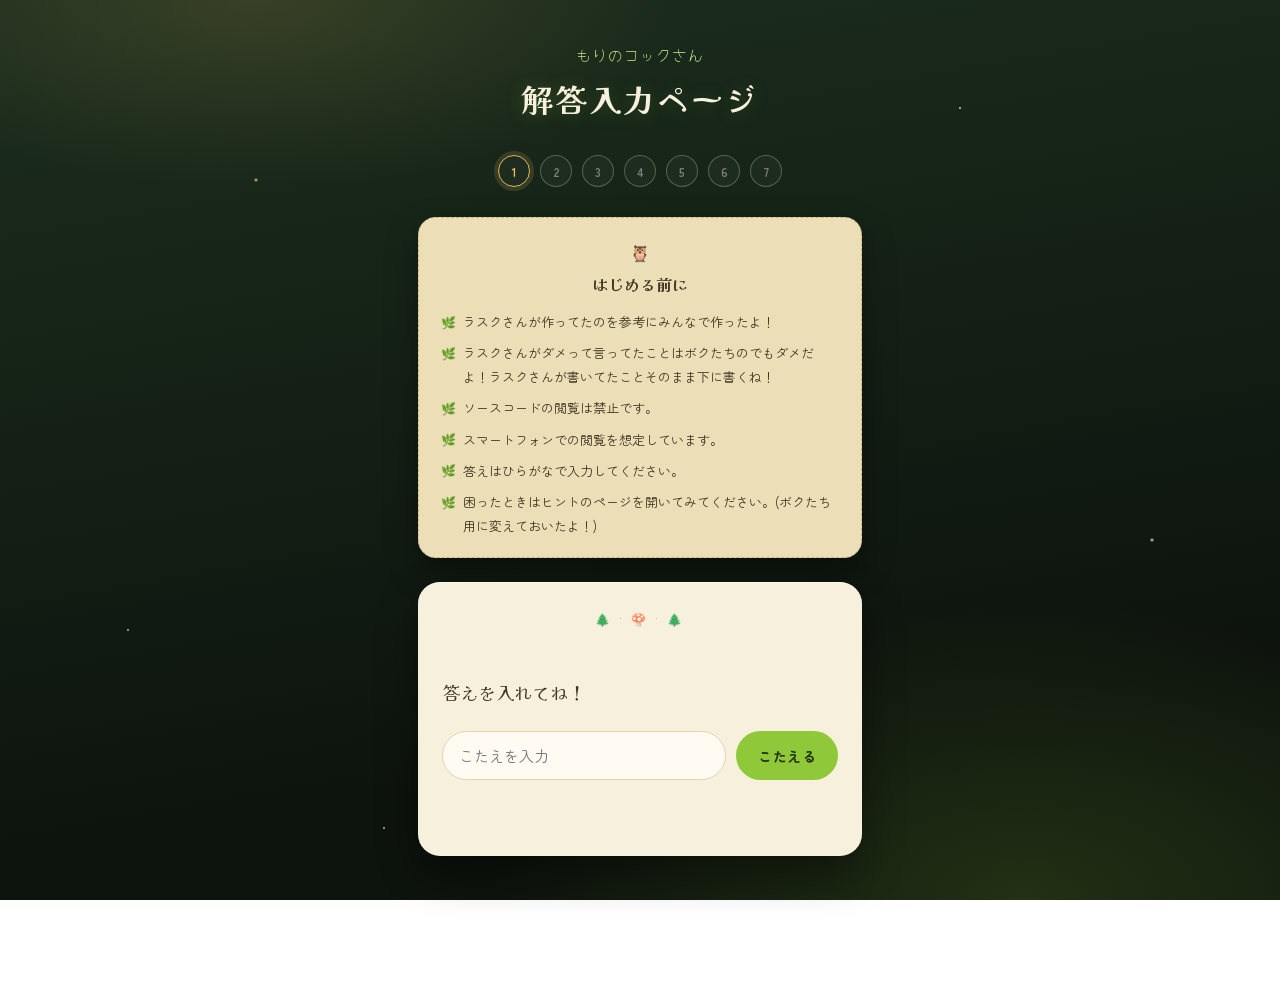
==== index.html @ be64dba6 "まずは表示優先" ====
<!DOCTYPE html>
<html lang="ja">
<head>
<meta charset="UTF-8">
<meta name="viewport" content="width=device-width, initial-scale=1.0">
<meta name="theme-color" content="#10160c">
<title>もりのコックさん</title>
<link rel="stylesheet" href="style.css">
</head>
<body>

<div class="wrap">
  <header class="masthead">
    <span class="tag">もりのコックさん</span>
    <h1>解答入力ページ</h1>
  </header>

  <div class="progress" id="progress"></div>

  <div class="notice" id="notice-card"></div>

  <main id="puzzle-area"></main>
</div>

<div class="lightbox" id="lightbox" aria-hidden="true">
  <button type="button" class="lightbox-close" id="lightbox-close" aria-label="閉じる">✕</button>
  <img id="lightbox-img" src="" alt="">
</div>

<script src="data.js"></script>
<script>
(function () {
  const area = document.getElementById("puzzle-area");
  const progressEl = document.getElementById("progress");
  const noticeEl = document.getElementById("notice-card");
  const lightbox = document.getElementById("lightbox");
  const lightboxImg = document.getElementById("lightbox-img");
  const lightboxClose = document.getElementById("lightbox-close");

  function openLightbox(src, alt) {
    lightboxImg.src = src;
    lightboxImg.alt = alt || "";
    lightbox.classList.add("open");
    lightbox.setAttribute("aria-hidden", "false");
  }

  function closeLightbox() {
    lightbox.classList.remove("open");
    lightbox.setAttribute("aria-hidden", "true");
  }

  lightboxClose.addEventListener("click", closeLightbox);
  lightbox.addEventListener("click", (e) => {
    if (e.target === lightbox) closeLightbox();
  });
  document.addEventListener("keydown", (e) => {
    if (e.key === "Escape") closeLightbox();
  });

  // 注意事項カードを1問目の直前に表示
  function renderNotice() {
    if (!Array.isArray(NOTICES) || NOTICES.length === 0) {
      noticeEl.style.display = "none";
      return;
    }
    noticeEl.innerHTML = `
      <h2>はじめる前に</h2>
      <ul>${NOTICES.map((n) => `<li>${n}</li>`).join("")}</ul>
    `;
  }

  // 全角/半角・大文字小文字・前後や途中の空白の違いを吸収して比較する
  function normalize(str) {
    return String(str)
      .normalize("NFKC")
      .toLowerCase()
      .replace(/\s+/g, "");
  }

  function isCorrect(puzzle, input) {
    const answers = Array.isArray(puzzle.answer) ? puzzle.answer : [puzzle.answer];
    const normInput = normalize(input);
    return answers.some((a) => normalize(a) === normInput);
  }

  // このページを開いている間だけ保持する進捗（リロードすると最初から）
  let solved = [];

  function renderProgress() {
    progressEl.innerHTML = "";
    PUZZLES.forEach((p, i) => {
      const dot = document.createElement("div");
      const isDone = solved.includes(p.id);
      const isCurrent = !isDone && i === solved.length;
      dot.className = "dot" + (isDone ? " done" : "") + (isCurrent ? " current" : "");
      dot.textContent = isDone ? "✓" : String(i + 1);
      progressEl.appendChild(dot);
    });
  }

  function buildCard(puzzle, index) {
    const card = document.createElement("section");
    card.className = "case";
    card.id = "case-" + puzzle.id;

    // image は文字列でも配列でもOK（複数画像対応）
    const images = Array.isArray(puzzle.image) ? puzzle.image : [puzzle.image];
    const polaroidsHtml = images.map((src) => `
        <div class="polaroid">
          <img src="${src}" alt="正解のごほうび画像" tabindex="0" role="button" aria-label="タップで画像を拡大表示">
        </div>`).join("");

    card.innerHTML = `
      <div class="label">
        <span class="stamp">せいかい！</span>
      </div>
      <p class="question">${puzzle.question}</p>
      <form autocomplete="off">
        <input type="text" name="answer" placeholder="こたえを入力" aria-label="解答入力欄">
        <button type="submit">こたえる</button>
      </form>
      <p class="feedback"></p>
      <div class="reveal">
        ${polaroidsHtml}
      </div>
    `;

    const form = card.querySelector("form");
    const input = card.querySelector("input");
    const feedback = card.querySelector(".feedback");
    const reveal = card.querySelector(".reveal");
    const revealImgs = card.querySelectorAll(".reveal img");

    // 画像が実際に表示された高さぶん、隠れずに開くようにする
    function expandReveal() {
      reveal.style.maxHeight = reveal.scrollHeight + "px";
    }
    // トランジション完了後は高さ制限自体を外し、画面回転などでも切れないようにする
    reveal.addEventListener("transitionend", (e) => {
      if (e.propertyName === "max-height" && card.classList.contains("solved")) {
        reveal.style.maxHeight = "none";
      }
    });

    // 画像は何枚あってもそれぞれに「読み込み時」「タップで拡大」を仕込む
    revealImgs.forEach((img) => {
      img.addEventListener("load", () => {
        if (card.classList.contains("solved")) expandReveal();
      });
      img.addEventListener("click", () => openLightbox(img.src, img.alt));
      img.addEventListener("keydown", (e) => {
        if (e.key === "Enter" || e.key === " ") {
          e.preventDefault();
          openLightbox(img.src, img.alt);
        }
      });
    });

    form.addEventListener("submit", function (e) {
      e.preventDefault();
      if (card.classList.contains("solved")) return;

      if (isCorrect(puzzle, input.value)) {
        feedback.textContent = "せいかい！";
        feedback.className = "feedback correct";
        card.classList.remove("shake");
        card.classList.add("solved");
        // 画像が全部読み込み済みならすぐ、まだなら load 時に高さを確定する
        if ([...revealImgs].every((img) => img.complete && img.naturalWidth > 0)) {
          expandReveal();
        }

        if (!solved.includes(puzzle.id)) {
          solved.push(puzzle.id);
        }
        renderProgress();

        // 次の問題を表示
        const next = PUZZLES[index + 1];
        setTimeout(() => {
          if (next) {
            const nextCard = buildCard(next, index + 1);
            area.appendChild(nextCard);
            nextCard.scrollIntoView({ behavior: "smooth", block: "center" });
          } else {
            area.appendChild(buildFinale());
          }
        }, 350);
      } else {
        feedback.textContent = "ちがうかも…もう一度たしかめてみて";
        feedback.className = "feedback wrong";
        card.classList.remove("shake");
        void card.offsetWidth; // reflowでアニメーションを再トリガー
        card.classList.add("shake");
      }
    });

    return card;
  }

  function buildFinale() {
    const div = document.createElement("div");
    div.className = "finale";
    div.innerHTML = `
      <span class="tag">🌲 おしまい 🌲</span>
      <h2>すべてのなぞを解き明かしました</h2>
      <p>森の小さな冒険はここまで。見つけたひとコマを見返してみましょう。</p>
    `;
    return div;
  }

  function init() {
    area.innerHTML = "";
    renderNotice();
    renderProgress();

    if (PUZZLES.length > 0) {
      area.appendChild(buildCard(PUZZLES[0], 0));
    } else {
      area.appendChild(buildFinale());
    }
  }

  init();

  // ---------- 合言葉ゲート（このページに合言葉フォームがある場合のみ動作） ----------
  const passForm = document.getElementById("pass-form");
  const passInput = document.getElementById("pass-input");
  const passFeedback = document.getElementById("pass-feedback");

  if (passForm) {
    passForm.addEventListener("submit", function (e) {
      e.preventDefault();
      if (normalize(passInput.value) === normalize(PASSPHRASE)) {
        passFeedback.textContent = "せいかい！";
        passFeedback.className = "feedback correct";
        setTimeout(() => {
          window.location.href = "hint/";
        }, 400);
      } else {
        passFeedback.textContent = "合言葉がちがうみたい…";
        passFeedback.className = "feedback wrong";
      }
    });
  }
})();
</script>
</body>
</html>
---- style.css ----
@import url("https://fonts.googleapis.com/css2?family=Kaisei+Decol:wght@500;700&family=Zen+Maru+Gothic:wght@400;500;700&family=Yomogi&display=swap");

:root {
  --bg-1: #1c2e1e;
  --bg-2: #0d130d;
  --paper: #f7f0dd;
  --paper-dark: #ecdfb8;
  --ink: #423422;
  --ink-soft: #8c7a56;
  --leaf: #8fc93a;
  --leaf-light: #cdec8e;
  --verified: #6b9c2f;
  --danger: #cf7d6e;
  --gold: #e8b95c;
  --lavender: #b98a4e;
  --serif: "Kaisei Decol", serif;
  --sans: "Zen Maru Gothic", sans-serif;
  --script: "Yomogi", cursive;
}

* { box-sizing: border-box; }

html { scroll-behavior: smooth; }

body {
  margin: 0;
  background:
    radial-gradient(ellipse 55% 35% at 20% 0%, rgba(232, 185, 92, 0.14), transparent 60%),
    radial-gradient(ellipse 70% 55% at 80% 100%, rgba(143, 201, 58, 0.16), transparent 60%),
    linear-gradient(170deg, var(--bg-1), var(--bg-2) 78%);
  background-attachment: fixed;
  color: var(--paper);
  font-family: var(--sans);
  min-height: 100vh;
  padding: 0 0 80px;
}

/* 森にまう蛍の光 */
body::before {
  content: "";
  position: fixed;
  inset: 0;
  pointer-events: none;
  opacity: 0.7;
  z-index: 0;
  background-image:
    radial-gradient(2px 2px at 20% 20%, #e8b95c 60%, transparent 100%),
    radial-gradient(1.5px 1.5px at 75% 12%, #cdec8e 60%, transparent 100%),
    radial-gradient(1.5px 1.5px at 45% 35%, #e8b95c 60%, transparent 100%),
    radial-gradient(2px 2px at 90% 60%, #cdec8e 60%, transparent 100%),
    radial-gradient(1.5px 1.5px at 10% 70%, #e8b95c 60%, transparent 100%),
    radial-gradient(2px 2px at 60% 85%, #cdec8e 60%, transparent 100%),
    radial-gradient(1.5px 1.5px at 30% 92%, #e8b95c 60%, transparent 100%);
  background-repeat: no-repeat;
}

.wrap {
  position: relative;
  z-index: 1;
  max-width: 480px;
  margin: 0 auto;
  padding: 44px 18px calc(20px + env(safe-area-inset-bottom, 0px));
}

/* ---------- ヘッダー ---------- */
.masthead {
  text-align: center;
  margin-bottom: 34px;
}

.masthead .tag {
  font-family: var(--script);
  font-size: 15px;
  letter-spacing: 1px;
  color: var(--leaf-light);
  display: block;
  margin-bottom: 10px;
}

.masthead h1 {
  font-family: var(--serif);
  font-weight: 700;
  font-size: 32px;
  letter-spacing: 2px;
  margin: 0 0 10px;
  color: var(--paper);
  text-shadow: 0 2px 18px rgba(143, 201, 58, 0.25);
}

.masthead p {
  font-size: 13px;
  color: #cfc4e0;
  margin: 0;
  letter-spacing: 0.5px;
}

.masthead .deco {
  color: var(--gold);
  letter-spacing: 8px;
  font-size: 12px;
  display: block;
  margin-top: 14px;
  opacity: 0.8;
}

/* ---------- 進捗トラッカー ---------- */
.progress {
  display: flex;
  justify-content: center;
  gap: 10px;
  margin: 0 0 30px;
  flex-wrap: wrap;
}

.progress .dot {
  width: 32px;
  height: 32px;
  border: 1.5px solid rgba(255, 255, 255, 0.25);
  border-radius: 50%;
  display: flex;
  align-items: center;
  justify-content: center;
  font-family: var(--sans);
  font-weight: 700;
  font-size: 12px;
  color: rgba(255, 255, 255, 0.4);
  transition: all 0.4s ease;
  background: rgba(255, 255, 255, 0.03);
}

.progress .dot.done {
  border-color: var(--leaf);
  color: var(--leaf-light);
  background: rgba(143, 201, 58, 0.16);
}

.progress .dot.current {
  border-color: var(--gold);
  color: var(--gold);
  box-shadow: 0 0 0 4px rgba(240, 196, 109, 0.15);
}

/* ---------- 注意事項カード（巻物ふう） ---------- */
.notice {
  background: var(--paper-dark);
  color: var(--ink);
  border-radius: 18px;
  padding: 22px 22px 20px;
  margin-bottom: 24px;
  position: relative;
  box-shadow: 0 14px 32px rgba(0, 0, 0, 0.35);
  border: 1px dashed #c9b489;
}

.notice::before {
  content: "🦉";
  display: block;
  text-align: center;
  color: var(--leaf);
  font-size: 16px;
  margin-bottom: 8px;
}

.notice h2 {
  font-family: var(--serif);
  font-size: 16px;
  text-align: center;
  margin: 0 0 14px;
  color: var(--ink);
}

.notice ul {
  margin: 0;
  padding: 0;
  list-style: none;
}

.notice li {
  font-size: 13px;
  line-height: 1.8;
  padding-left: 22px;
  position: relative;
  margin-bottom: 8px;
  color: var(--ink);
}

.notice li:last-child { margin-bottom: 0; }

.notice li::before {
  content: "🌿";
  position: absolute;
  left: 0;
  top: 0.5px;
  font-size: 12px;
}

/* ---------- カード（お話のページ） ---------- */
.case {
  background: var(--paper);
  color: var(--ink);
  border-radius: 22px;
  padding: 28px 24px 26px;
  margin-bottom: 26px;
  position: relative;
  box-shadow: 0 18px 40px rgba(0, 0, 0, 0.4), 0 1px 0 rgba(255, 255, 255, 0.5) inset;
  animation: rise 0.5s ease both;
}

@keyframes rise {
  from { opacity: 0; transform: translateY(14px); }
  to   { opacity: 1; transform: translateY(0); }
}

.case::before {
  content: "🌲 · 🍄 · 🌲";
  display: block;
  text-align: center;
  color: var(--leaf);
  font-size: 12px;
  letter-spacing: 3px;
  margin-bottom: 14px;
  opacity: 0.75;
}

.case .label {
  font-family: var(--script);
  font-size: 15px;
  color: var(--verified);
  display: flex;
  justify-content: space-between;
  align-items: center;
  margin-bottom: 12px;
}

.case .label .stamp {
  font-family: var(--sans);
  font-weight: 700;
  font-size: 10px;
  letter-spacing: 1px;
  color: #fff;
  background: var(--verified);
  padding: 4px 11px;
  border-radius: 999px;
  opacity: 0;
  transform: scale(1.5) rotate(-6deg);
  transition: all 0.35s cubic-bezier(0.2, 1.4, 0.4, 1);
}

.case.solved .label .stamp {
  opacity: 1;
  transform: scale(1) rotate(-6deg);
}

.case .question {
  font-family: var(--serif);
  font-size: 18px;
  line-height: 1.85;
  margin: 0 0 22px;
}

.case form {
  display: flex;
  gap: 10px;
}

.case input[type="text"] {
  flex: 1;
  font-family: var(--sans);
  font-size: 15px;
  padding: 13px 16px;
  border: 1.5px solid #e2d3ae;
  border-radius: 999px;
  background: #fffbf2;
  color: var(--ink);
  outline: none;
  transition: border-color 0.2s, box-shadow 0.2s;
}

.case input[type="text"]:focus {
  border-color: var(--leaf);
  box-shadow: 0 0 0 4px rgba(143, 201, 58, 0.18);
}

.case button {
  font-family: var(--sans);
  font-weight: 700;
  font-size: 14px;
  letter-spacing: 0.5px;
  padding: 13px 22px;
  border: none;
  border-radius: 999px;
  background: var(--leaf);
  color: #22350c;
  cursor: pointer;
  transition: background 0.2s, transform 0.1s;
}

.case button:hover { background: var(--leaf-light); }
.case button:active { transform: translateY(1px); }

.case .feedback {
  margin-top: 12px;
  font-size: 13px;
  font-family: var(--sans);
  letter-spacing: 0.3px;
  min-height: 18px;
}

.case .feedback.wrong { color: var(--danger); }
.case .feedback.correct { color: var(--verified); font-weight: 700; }

.case.shake { animation: rise 0.5s ease both, shake 0.4s ease; }
@keyframes shake {
  0%, 100% { transform: translateX(0); }
  20% { transform: translateX(-6px); }
  40% { transform: translateX(5px); }
  60% { transform: translateX(-4px); }
  80% { transform: translateX(3px); }
}

/* 正解画像（ポラロイドふう） */
.reveal {
  margin-top: 20px;
  max-height: 0;
  overflow: hidden;
  transition: max-height 0.6s ease;
}

.reveal .polaroid {
  background: #fff;
  padding: 10px 10px 16px;
  border-radius: 10px;
  box-shadow: 0 10px 24px rgba(0, 0, 0, 0.25);
}

.reveal .polaroid + .polaroid {
  margin-top: 14px;
}

.reveal img {
  width: 100%;
  display: block;
  border-radius: 4px;
  cursor: zoom-in;
}

.reveal .caption {
  font-family: var(--script);
  font-size: 13px;
  color: var(--ink-soft);
  text-align: center;
  margin-top: 8px;
}

/* ---------- 画像の拡大表示（ライトボックス） ---------- */
.lightbox {
  position: fixed;
  inset: 0;
  background: rgba(10, 14, 8, 0.92);
  display: flex;
  align-items: center;
  justify-content: center;
  padding: 24px;
  opacity: 0;
  visibility: hidden;
  transition: opacity 0.25s ease;
  z-index: 100;
}

.lightbox.open {
  opacity: 1;
  visibility: visible;
}

.lightbox img {
  max-width: 100%;
  max-height: 100%;
  border-radius: 6px;
  box-shadow: 0 20px 60px rgba(0, 0, 0, 0.6);
}

.lightbox-close {
  position: absolute;
  top: max(18px, env(safe-area-inset-top, 0px));
  right: 18px;
  width: 40px;
  height: 40px;
  border-radius: 50%;
  border: 1.5px solid rgba(255, 255, 255, 0.3);
  background: rgba(0, 0, 0, 0.3);
  color: var(--paper);
  font-size: 16px;
  cursor: pointer;
}

.case.solved input,
.case.solved button {
  opacity: 0.45;
  pointer-events: none;
}

/* ---------- 完了メッセージ ---------- */
.finale {
  text-align: center;
  padding: 36px 20px;
  animation: rise 0.6s ease both;
}

.finale .tag {
  font-family: var(--script);
  font-size: 15px;
  letter-spacing: 2px;
  color: var(--gold);
}

.finale h2 {
  font-family: var(--serif);
  font-size: 24px;
  margin: 10px 0;
  color: var(--paper);
}

.finale p {
  color: #cfc4e0;
  font-size: 14px;
}

/* ---------- 合言葉ゲート ---------- */
.passgate {
  margin-top: 8px;
  padding: 22px 20px;
  border-radius: 20px;
  border: 1.5px dashed rgba(185, 163, 221, 0.5);
  background: rgba(255, 255, 255, 0.04);
  text-align: center;
}

.passgate-label {
  font-family: var(--script);
  font-size: 15px;
  letter-spacing: 0.5px;
  color: var(--lavender);
  margin: 0 0 12px;
}

.passgate form {
  display: flex;
  gap: 8px;
}

.passgate input[type="text"] {
  flex: 1;
  font-family: var(--sans);
  font-size: 14px;
  padding: 12px 15px;
  border: 1.5px solid rgba(185, 163, 221, 0.4);
  border-radius: 999px;
  background: rgba(255, 255, 255, 0.06);
  color: var(--paper);
  outline: none;
  transition: border-color 0.2s, box-shadow 0.2s;
}

.passgate input[type="text"]::placeholder { color: #8f83a8; }

.passgate input[type="text"]:focus {
  border-color: var(--lavender);
  box-shadow: 0 0 0 4px rgba(185, 163, 221, 0.18);
}

.passgate button {
  font-family: var(--sans);
  font-weight: 700;
  font-size: 14px;
  padding: 12px 20px;
  border: 1.5px solid var(--lavender);
  border-radius: 999px;
  background: transparent;
  color: var(--lavender);
  cursor: pointer;
  transition: background 0.2s, color 0.2s;
}

.passgate button:hover { background: var(--lavender); color: #241a3d; }

.passgate .feedback { margin-top: 12px; margin-bottom: 0; }
.passgate .feedback.correct { color: var(--leaf-light); font-weight: 700; }
.passgate .feedback.wrong { color: var(--danger); }

/* ---------- ナビ / フッター ---------- */
.nav-link {
  display: block;
  text-align: center;
  margin: 8px auto 0;
}

.nav-link a {
  color: var(--leaf-light);
  font-family: var(--script);
  font-size: 15px;
  letter-spacing: 0.5px;
  text-decoration: none;
  border-bottom: 1px dotted var(--leaf);
  padding-bottom: 2px;
}

.nav-link a:hover { color: var(--paper); }

/* ============================================================
   ヒントページ（アコーディオン）
   ============================================================ */
.accordion {
  border-radius: 18px;
  overflow: hidden;
  margin-bottom: 14px;
  background: var(--paper);
  box-shadow: 0 10px 26px rgba(0, 0, 0, 0.3);
}

.accordion .acc-head {
  width: 100%;
  display: flex;
  justify-content: space-between;
  align-items: center;
  gap: 12px;
  background: var(--paper);
  color: var(--ink);
  border: none;
  padding: 18px 22px;
  cursor: pointer;
  text-align: left;
  font-family: var(--serif);
  font-size: 16px;
}

.accordion .acc-head .num {
  font-family: var(--script);
  font-size: 14px;
  color: var(--verified);
  margin-right: 8px;
}

.accordion .acc-head .chev {
  color: var(--ink-soft);
  transition: transform 0.3s ease;
  flex-shrink: 0;
}

.accordion.open .acc-head .chev { transform: rotate(180deg); }

.accordion .acc-body {
  max-height: 0;
  overflow: hidden;
  transition: max-height 0.4s ease;
  background: var(--paper-dark);
}

.accordion.open .acc-body {
  max-height: 800px;
}

.acc-body-inner {
  padding: 4px 22px 20px;
}

.hint-row {
  display: flex;
  align-items: flex-start;
  gap: 10px;
  padding: 12px 0;
  border-top: 1px dashed #d2bd8e;
}

.hint-row .hnum {
  font-family: var(--script);
  font-size: 13px;
  color: var(--ink-soft);
  padding-top: 2px;
  flex-shrink: 0;
  width: 52px;
}

.redact {
  flex: 1;
  font-size: 14px;
  line-height: 1.8;
  color: var(--ink);
}

.acc-body-inner .qtext {
  font-size: 13px;
  color: var(--ink-soft);
  padding-bottom: 10px;
  line-height: 1.8;
  font-family: var(--serif);
}

@media (max-width: 480px) {
  .masthead h1 { font-size: 26px; letter-spacing: 1px; }
  .case { padding: 24px 18px 22px; }
  .case form { flex-direction: column; }
  .case button { width: 100%; }
}
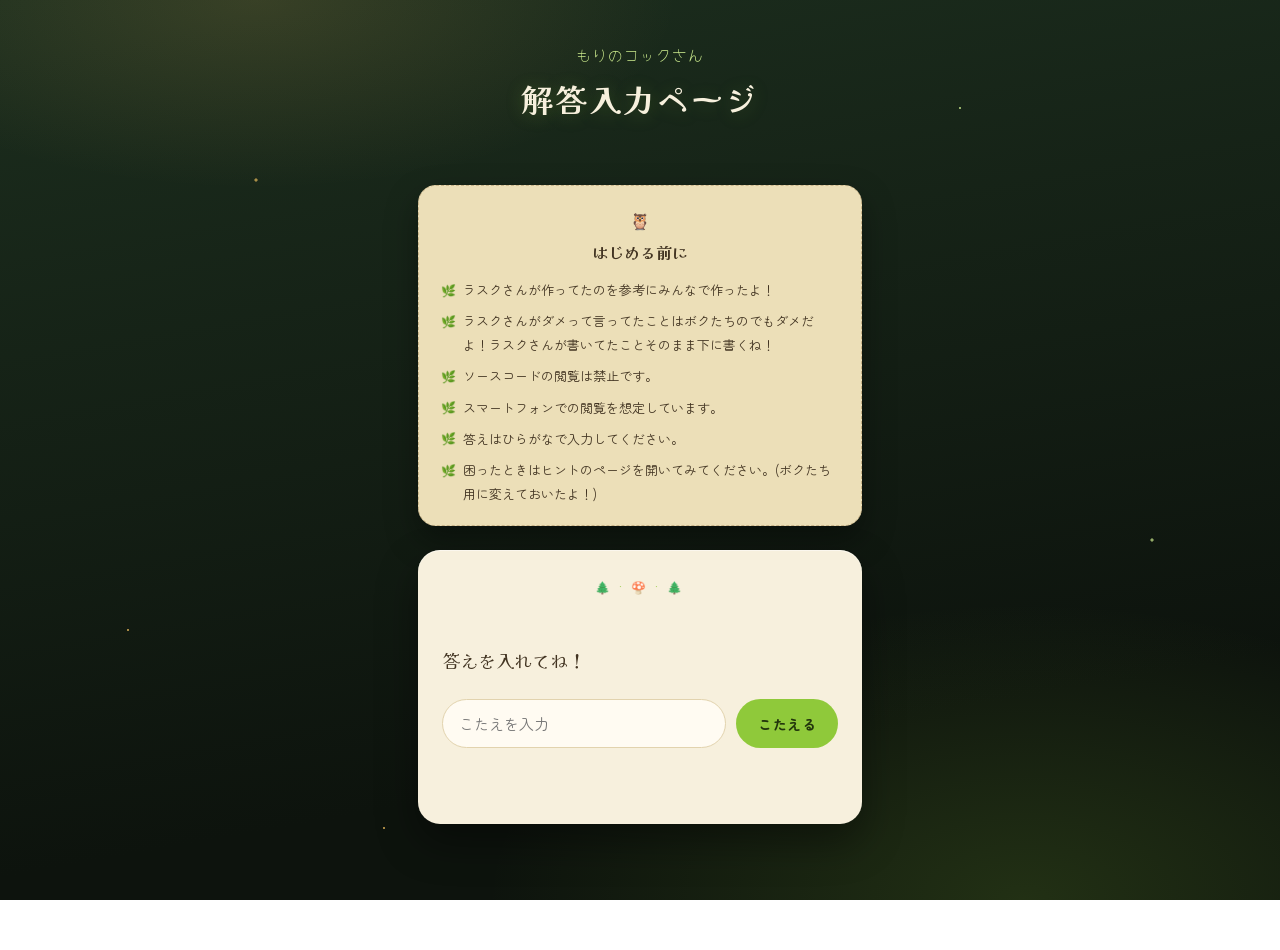
==== commit 1e7cc972: "問題番号の削除" ====
--- a/index.html
+++ b/index.html
@@ -91,9 +91,6 @@
     PUZZLES.forEach((p, i) => {
       const dot = document.createElement("div");
       const isDone = solved.includes(p.id);
-      const isCurrent = !isDone && i === solved.length;
-      dot.className = "dot" + (isDone ? " done" : "") + (isCurrent ? " current" : "");
-      dot.textContent = isDone ? "✓" : String(i + 1);
       progressEl.appendChild(dot);
     });
   }
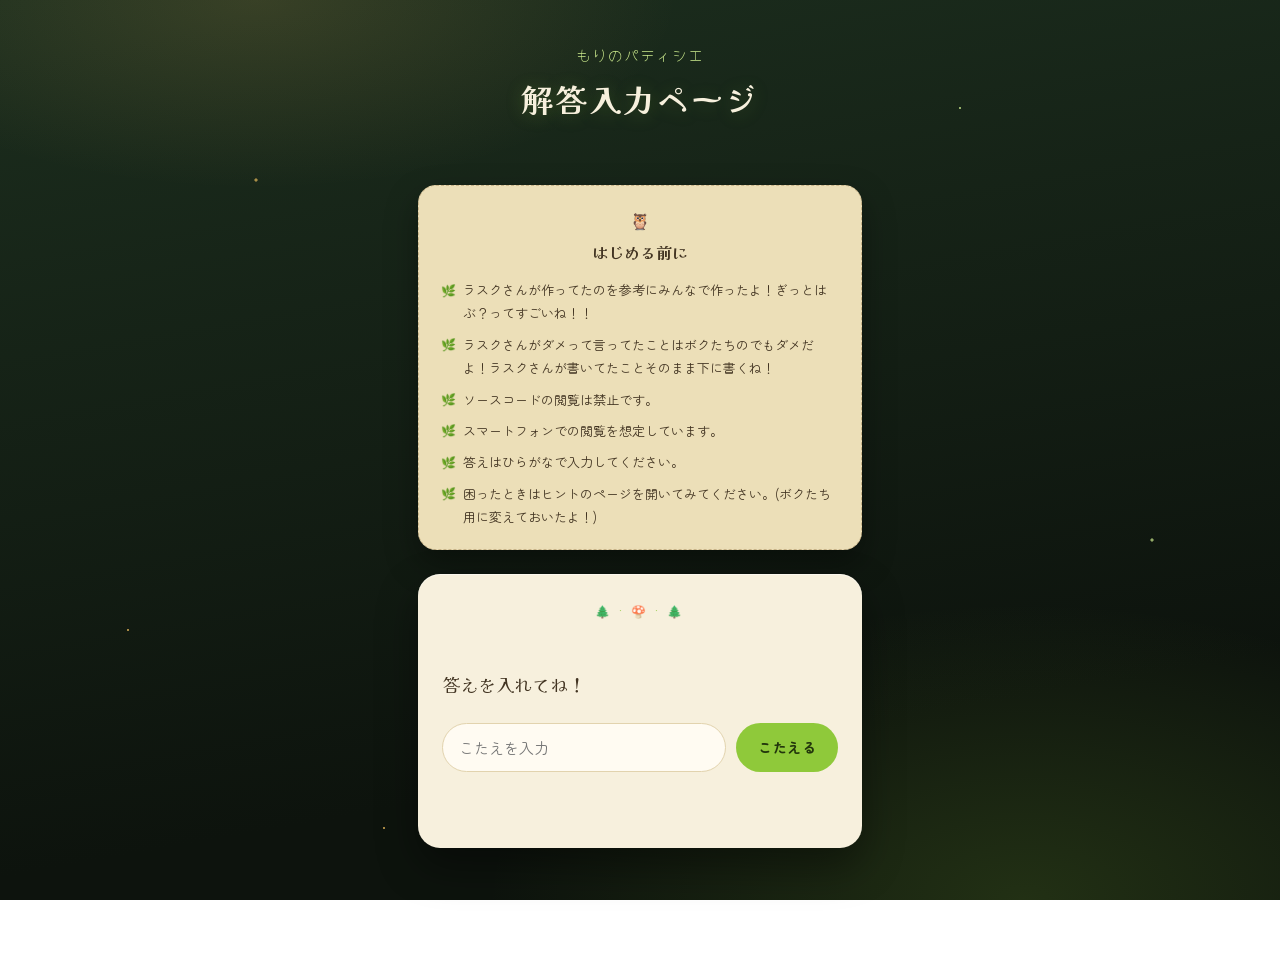
==== commit e578c3ad: "ヒントページ作成中" ====
--- a/index.html
+++ b/index.html
@@ -4,14 +4,14 @@
 <meta charset="UTF-8">
 <meta name="viewport" content="width=device-width, initial-scale=1.0">
 <meta name="theme-color" content="#10160c">
-<title>もりのコックさん</title>
+<title>もりのパティシエ</title>
 <link rel="stylesheet" href="style.css">
 </head>
 <body>
 
 <div class="wrap">
   <header class="masthead">
-    <span class="tag">もりのコックさん</span>
+    <span class="tag">もりのパティシエ</span>
     <h1>解答入力ページ</h1>
   </header>
 
@@ -201,7 +201,9 @@
     div.innerHTML = `
       <span class="tag">🌲 おしまい 🌲</span>
       <h2>すべてのなぞを解き明かしました</h2>
-      <p>森の小さな冒険はここまで。見つけたひとコマを見返してみましょう。</p>
+      <p>あなたは「もりのパティシエ」を解き明かしました！</p>
+      <p>クリアおめでとう！</p>
+      <p>※これ以上謎はないってラスクさんが言ってたよ！</p>
     `;
     return div;
   }
